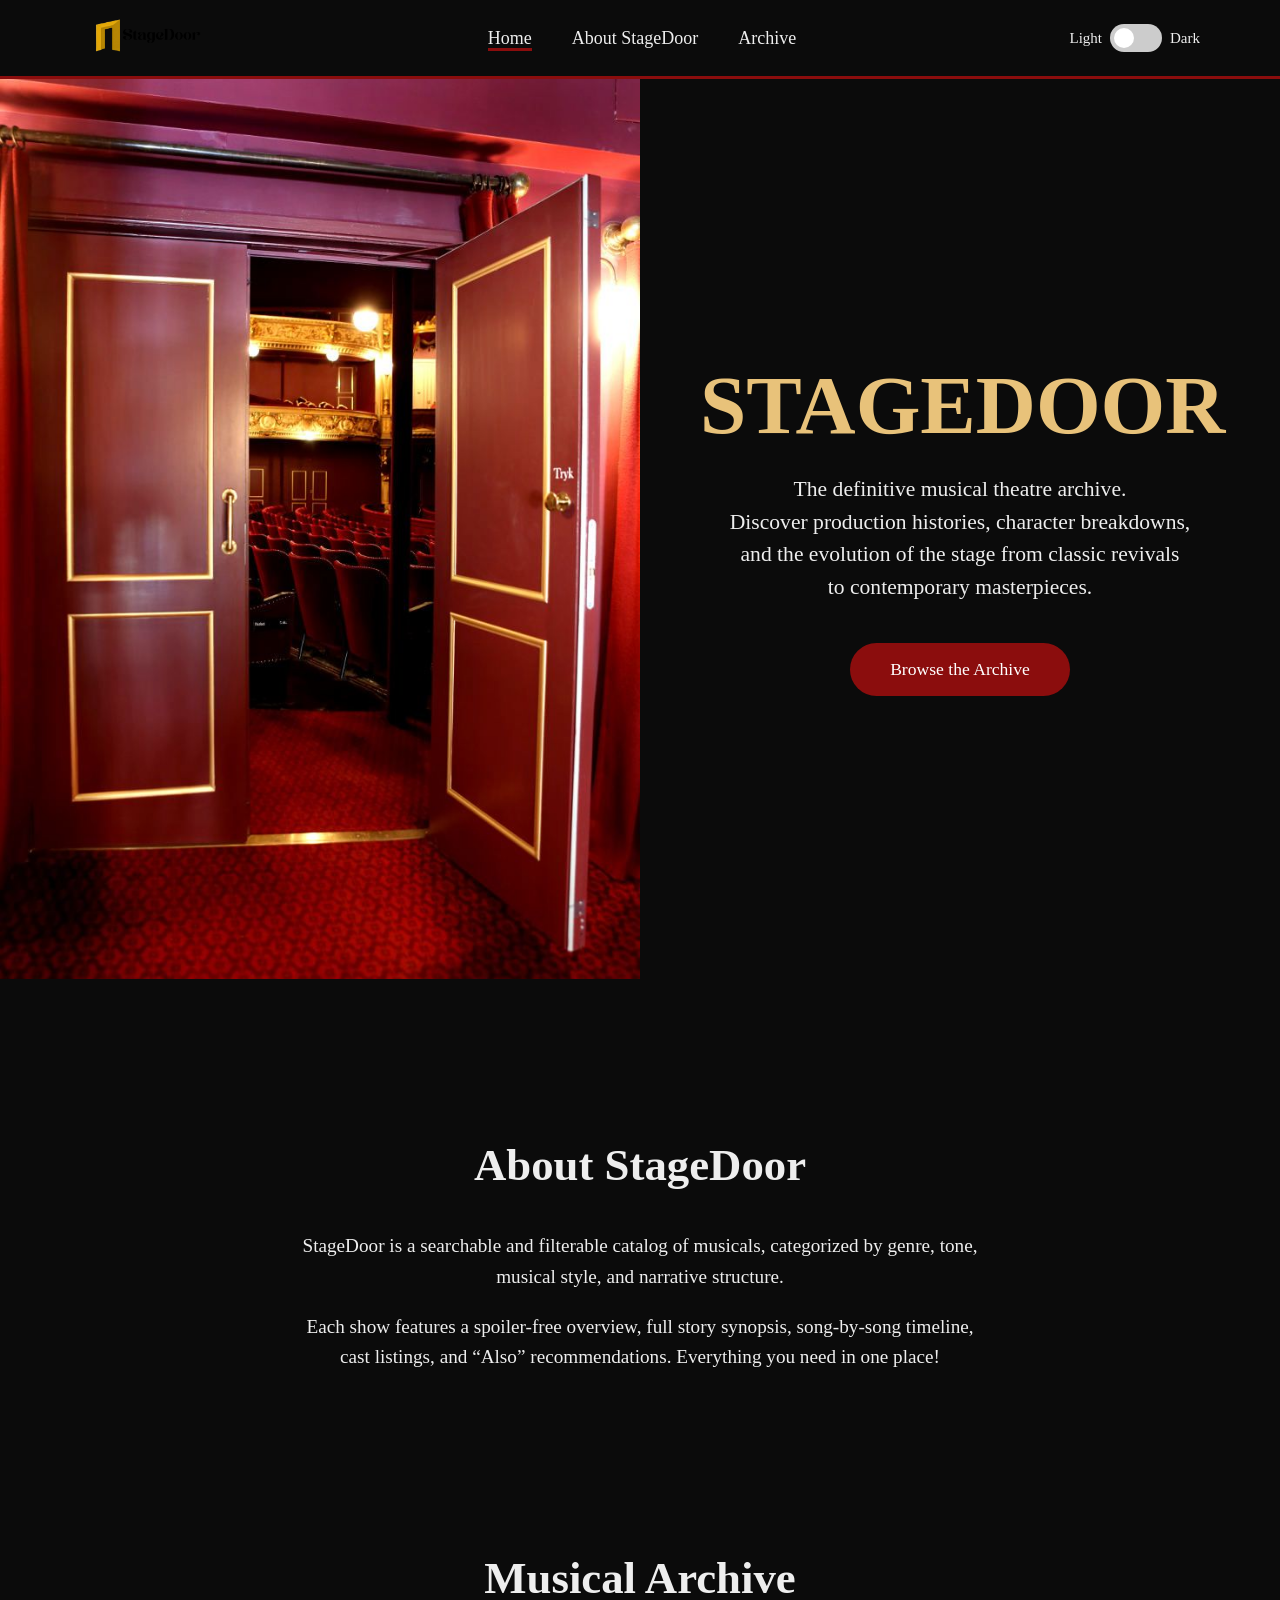
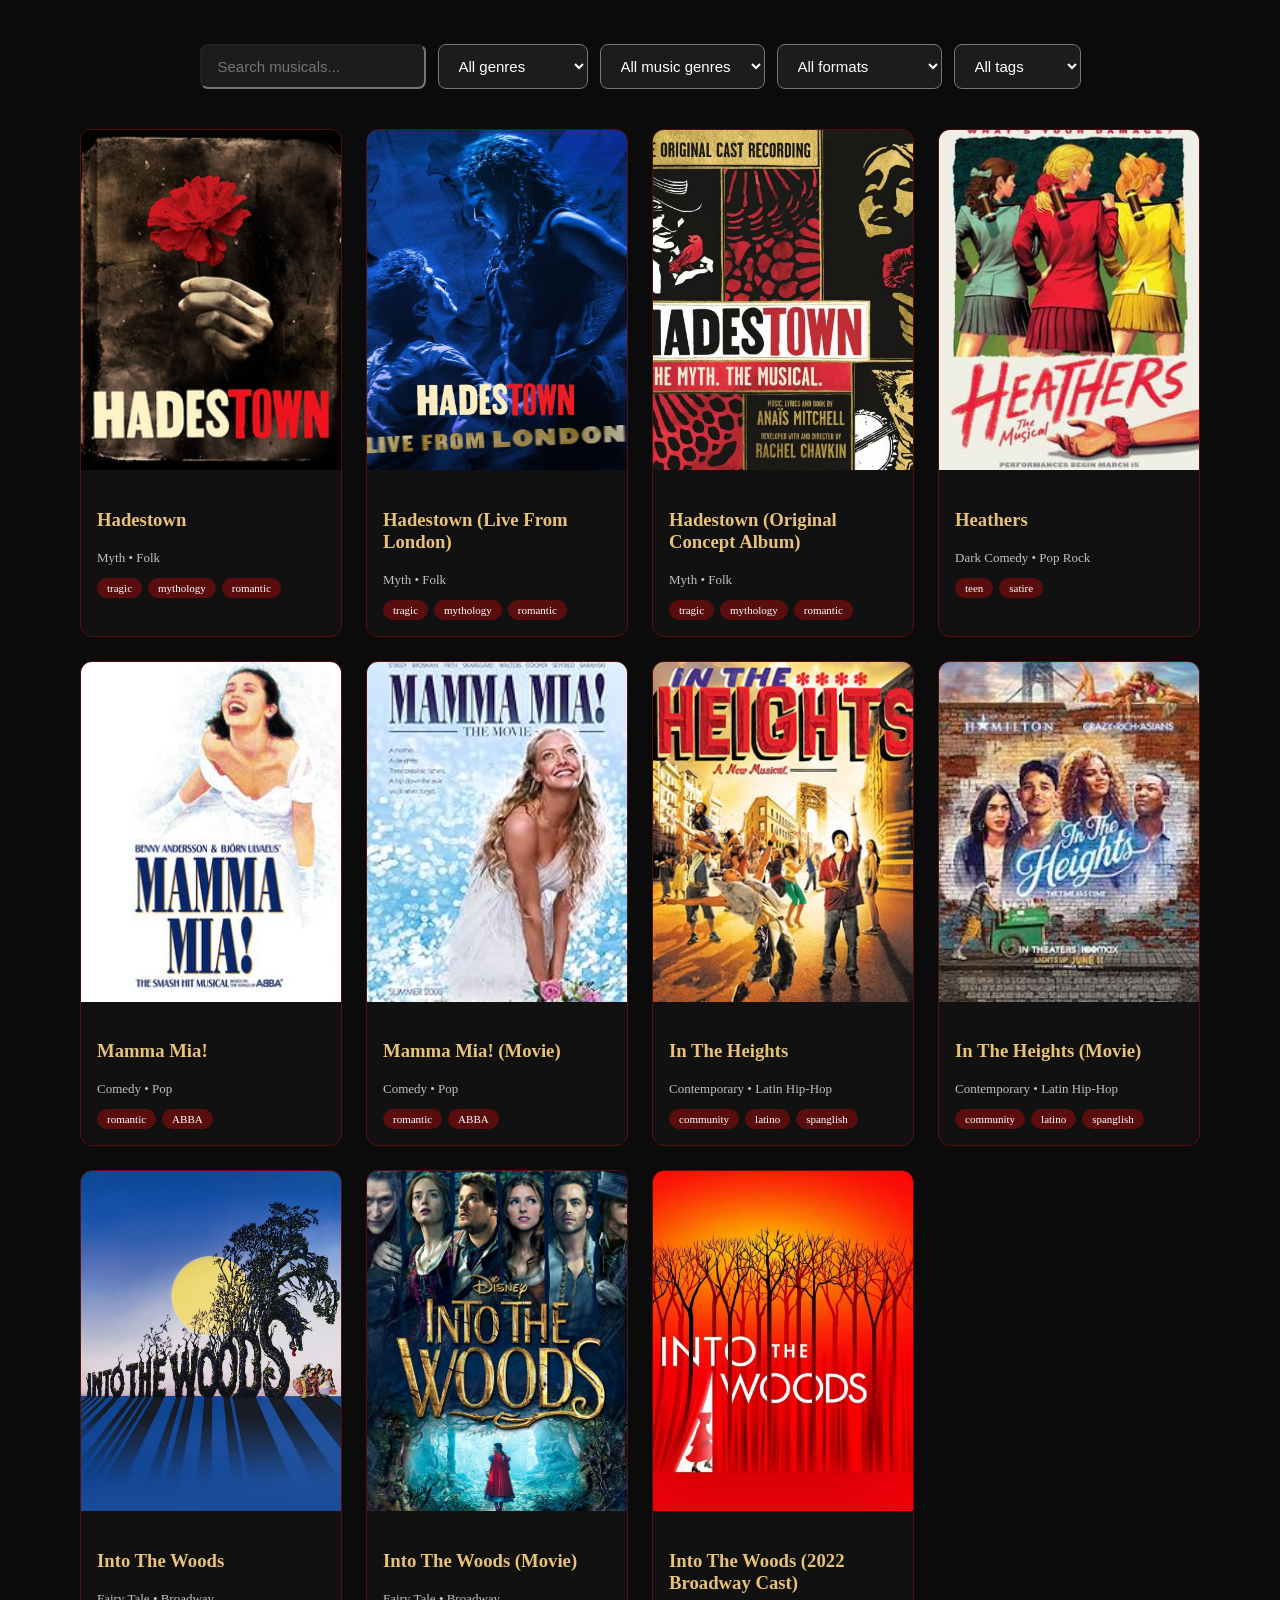
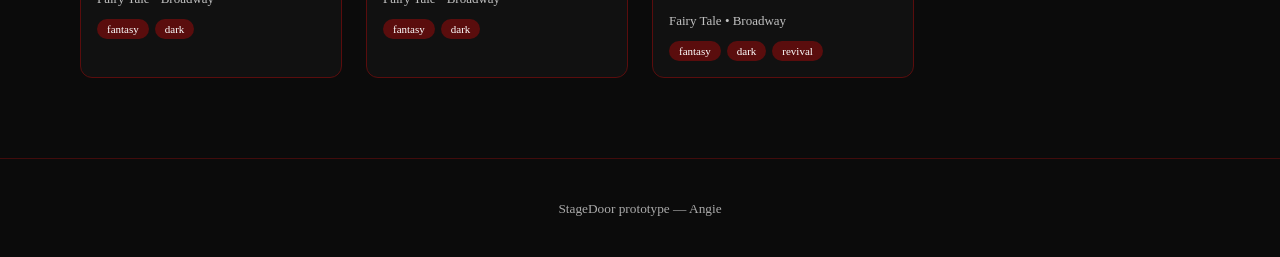
==== detail.html @ 71ea4f09 "timelinegit add ." ====
<!doctype html>
<html lang="en">
<head>
    <meta charset="utf-8">
    <meta name="viewport" content="width=device-width, initial-scale=1">
    <title id="page-title">StageDoor</title>
    <link rel="stylesheet" href="style.css">
</head>
<body class="dark">

    <header class="header">
        <div class="header-content">
            <a href="index.html" class="logo-link">
                <img src="images/StageDoorLogo.png" alt="StageDoor" class="logo">
            </a>

            <nav class="nav">
                <a href="index.html" class="nav-link">Home</a>
                <a href="index.html#about" class="nav-link">About StageDoor</a>
                <a href="index.html#archive" class="nav-link">Archive</a>
            </nav>

            <div class="theme-toggle">
                <span class="toggle-label">Light</span>
                <label class="switch">
                    <input type="checkbox" id="theme-toggle">
                    <span class="slider"></span>
                </label>
                <span class="toggle-label">Dark</span>
            </div>
        </div>
    </header>

    <main class="container" style="padding-top: 40px;">
        <a href="index.html#archive" class="back-btn">← Back to Archive</a>

        <h2 id="d-title"></h2>
        <p class="tagline" id="d-tagline"></p>

        <div class="two-col">
            <div>
                <h3>Overview</h3>
                <p id="d-overview"></p>
                <h3>Tags</h3>
                <ul id="d-tags"></ul>
            </div>
            <div>
                <h3>Cast</h3>
                <ul id="d-cast"></ul>
            </div>
        </div>

        <!-- VISUAL TIMELINE - Hadestown only -->
        <div id="visual-timeline" class="visual-timeline-section">
            <h3 style="text-align:center; margin:60px 0 30px;">Full Song Timeline</h3>
            
            <!-- Act I -->
            <h4 class="act-title">Act I</h4>
            <div id="act1-timeline" class="timeline"></div>

            <!-- Act II -->
            <h4 class="act-title" style="margin-top:80px;">Act II</h4>
            <div id="act2-timeline" class="timeline"></div>
        </div>
    </main>

    <footer class="footer">
        <small>StageDoor prototype — Angie</small>
    </footer>

    <script src="app.js"></script>
    <script>
        async function loadDetail() {
            const params = new URLSearchParams(window.location.search);
            const id = params.get('id');
            if (!id) return window.location.href = 'index.html';

            const res = await fetch('data.json');
            const shows = await res.json();
            const show = shows.find(s => s.id === id);
            if (!show) return window.location.href = 'index.html';

            document.getElementById('page-title').textContent = `StageDoor — ${show.title}`;
            document.getElementById('d-title').textContent = show.title;
            document.getElementById('d-tagline').textContent = show.tagline || '';
            document.getElementById('d-overview').textContent = show.overview;

            document.getElementById('d-tags').innerHTML = show.tags.map(t => `<li>${t}</li>`).join('');
            document.getElementById('d-cast').innerHTML = show.cast.map(c => `<li>${c.role} — ${c.actor}</li>`).join('');

            // === HADestown VISUAL TIMELINE ===
            if (id === "hadestown") {
                renderHadestownTimeline();
            }
        }

        function renderHadestownTimeline() {
            const act1 = [
                {num:1, title:"Road to Hell", chars:"Hermes, Company"},
                {num:2, title:"Any Way the Wind Blows", chars:"Eurydice, The Fates"},
                {num:3, title:"Come Home With Me", chars:"Orpheus, Eurydice, Hermes, Workers"},
                {num:4, title:"Wedding Song", chars:"Orpheus, Eurydice, Workers"},
                {num:5, title:"Epic I", chars:"Orpheus, Hermes"},
                {num:6, title:"Livin' it Up on Top", chars:"Persephone, Hermes, Orpheus, Company"},
                {num:7, title:"All I've Ever Known", chars:"Eurydice, Orpheus"},
                {num:8, title:"Way Down Hadestown", chars:"Company"},
                {num:9, title:"A Gathering Storm", chars:"Hermes, Orpheus, Eurydice, The Fates"},
                {num:10, title:"Epic II", chars:"Orpheus"},
                {num:11, title:"Chant", chars:"Company"},
                {num:12, title:"Hey, Little Songbird", chars:"Hades, Eurydice"},
                {num:13, title:"When the Chips Are Down", chars:"The Fates, Eurydice"},
                {num:14, title:"Gone, I'm Gone", chars:"Eurydice, The Fates"},
                {num:15, title:"Wait for Me", chars:"Hermes, Orpheus, The Fates, Workers"},
                {num:16, title:"Why We Build the Wall", chars:"Hades, Company"}
            ];

            const act2 = [
                {num:1, title:"Our Lady of the Underground", chars:"Persephone"},
                {num:2, title:"Way Down Hadestown (reprise)", chars:"Hermes, The Fates, Eurydice, Workers"},
                {num:3, title:"Flowers", chars:"Eurydice"},
                {num:4, title:"Come Home With Me (reprise)", chars:"Orpheus, Eurydice"},
                {num:5, title:"Papers", chars:"Hades, Company"},
                {num:6, title:"Nothing Changes", chars:"The Fates"},
                {num:7, title:"If It's True", chars:"Orpheus, Hermes, Workers"},
                {num:8, title:"How Long?", chars:"Persephone, Hades"},
                {num:9, title:"Chant (reprise)", chars:"Company"},
                {num:10, title:"Epic III", chars:"Orpheus, Company"},
                {num:11, title:"Promises", chars:"Eurydice, Orpheus"},
                {num:12, title:"Word to the Wise", chars:"The Fates"},
                {num:13, title:"His Kiss, the Riot", chars:"Hades"},
                {num:14, title:"Wait for Me (reprise)", chars:"Hermes, Company"},
                {num:15, title:"Doubt Comes In", chars:"Orpheus, Eurydice, The Fates, Workers"},
                {num:16, title:"Road to Hell (reprise)", chars:"Hermes, Company"},
                {num:17, title:"We Raise our Cups", chars:"Persephone, Eurydice, Company"}
            ];

            // Render Act I
            const act1HTML = act1.map((song, i) => `
                <div class="timeline-item ${i % 2 === 0 ? 'left' : 'right'}">
                    <div class="timeline-image">pic ${song.num}</div>
                    <div class="timeline-content">
                        <h4>${song.title}</h4>
                        <p class="characters">${song.chars}</p>
                        <p class="desc-placeholder">Desc coming soon</p>
                    </div>
                </div>
            `).join('');

            // Render Act II
            const act2HTML = act2.map((song, i) => `
                <div class="timeline-item ${i % 2 === 0 ? 'left' : 'right'}">
                    <div class="timeline-image">pic ${song.num}</div>
                    <div class="timeline-content">
                        <h4>${song.title}</h4>
                        <p class="characters">${song.chars}</p>
                        <p class="desc-placeholder">Desc coming soon</p>
                    </div>
                </div>
            `).join('');

            document.getElementById('act1-timeline').innerHTML = act1HTML;
            document.getElementById('act2-timeline').innerHTML = act2HTML;
        }

        loadDetail();
    </script>
</body>
</html>
---- style.css ----
* { box-sizing: border-box; }

body {
    margin: 0;
    font-family: Georgia, serif;
    transition: background 0.4s ease, color 0.4s ease;
}

/* THEMES */
body.dark { background: #0b0b0b; color: #eee; }
body.light { background: #efe7c9; color: #111; }

/* HEADER */
.header {
    position: sticky;
    top: 0;
    z-index: 1000;
    background: inherit;
    border-bottom: 3px solid #8b0d0d;
}

.header-content {
    max-width: 1200px;
    margin: 0 auto;
    padding: 15px 40px;
    display: flex;
    align-items: center;
    justify-content: space-between;
}

.logo { height: 42px; }

.nav { display: flex; gap: 40px; }

.nav-link {
    text-decoration: none;
    color: inherit;
    font-size: 18px;
    position: relative;
}

.nav-link.active::after {
    content: "";
    position: absolute;
    bottom: -2px;
    left: 0;
    width: 100%;
    height: 3px;
    background: #8b0d0d;
}

/* THEME TOGGLE */
.theme-toggle {
    display: flex;
    align-items: center;
    gap: 8px;
    font-size: 15px;
}

.switch {
    position: relative;
    width: 52px;
    height: 28px;
}

.switch input { opacity: 0; width: 0; height: 0; }

.slider {
    position: absolute;
    cursor: pointer;
    top: 0; left: 0; right: 0; bottom: 0;
    background: #ccc;
    border-radius: 34px;
    transition: .4s;
}

.slider:before {
    position: absolute;
    content: "";
    height: 20px;
    width: 20px;
    left: 4px;
    bottom: 4px;
    background: white;
    border-radius: 50%;
    transition: .4s;
}

input:checked + .slider { background: #8b0d0d; }
input:checked + .slider:before { transform: translateX(24px); }

/* HERO - FIXED (title no longer cuts off) */
.hero-split {
    display: flex;
    min-height: 100vh;
    align-items: stretch;
}

.hero-image-side {
    flex: 1;
    position: relative;
    min-width: 50%;
}

.hero-image-side img {
    position: absolute;
    inset: 0;
    width: 100%;
    height: 100%;
    object-fit: cover;
}

.hero-text-side {
    flex: 1;
    min-width: 50%;
    background: inherit;
    display: flex;
    align-items: center;
    justify-content: center;
    padding: 60px 80px;
}

.hero-text-content {
    max-width: 520px;
    text-align: center;
}

.hero-title {
    font-size: 5.2rem;           /* smaller so it doesn't overflow */
    line-height: 1.05;
    margin: 0 0 24px 0;
    font-weight: bold;
}

body.dark .hero-title { color: #e8c27a; }
body.light .hero-title { color: #8b0d0d; }

.hero-subtitle {
    font-size: 1.35rem;
    line-height: 1.5;
    margin-bottom: 40px;
}

.btn-primary {
    background: #8b0d0d;
    color: white;
    padding: 16px 40px;
    border-radius: 9999px;
    text-decoration: none;
    font-size: 1.1rem;
    display: inline-block;
    transition: 0.3s;
}

.btn-primary:hover { background: #b81a1a; transform: scale(1.05); }

/* ABOUT - now centered */
.about-section {
    padding: 80px 0;
}

.about-content {
    max-width: 700px;
    margin: 0 auto;
    text-align: center;
    font-size: 1.2rem;
    line-height: 1.6;
}

/* ARCHIVE & CARDS (unchanged but kept clean) */
.container { max-width: 1200px; margin: 0 auto; padding: 0 40px; }
.section-title { font-size: 2.8rem; text-align: center; margin: 80px 0 40px; }

.controls {
    display: flex; flex-wrap: wrap; gap: 12px;
    justify-content: center; margin-bottom: 40px;
}

.controls input, .controls select {
    padding: 12px 16px;
    border-radius: 8px;
    font-size: 15px;
}

body.dark .controls input, body.dark .controls select { background: #1c1c1c; color: white; }
body.light .controls input, body.light .controls select { background: white; color: black; }

.grid {
    display: grid;
    grid-template-columns: repeat(auto-fill, minmax(260px, 1fr));
    gap: 24px;
}

.card {
    background: #111;
    border-radius: 12px;
    overflow: hidden;
    cursor: pointer;
    border: 1px solid #5a0d0d;
    transition: transform 0.25s;
}

body.light .card { background: white; border-color: #d4c4a0; }

.card:hover { transform: translateY(-8px); }

.poster { width: 100%; height: 340px; object-fit: cover; }

.cardinfo { padding: 16px; }

body.dark .cardinfo h3 { color: #e8c27a; }
body.light .cardinfo h3 { color: #8b0d0d; }

.meta { font-size: 13px; opacity: 0.8; margin: 0 0 12px; }

.pillrow { display: flex; flex-wrap: wrap; gap: 6px; }
.pill {
    font-size: 11px;
    padding: 4px 10px;
    border-radius: 999px;
    background: #5a0d0d;
    color: #fff;
}

/* DETAIL PAGE STYLES */
.back-btn {
    display: inline-block;
    padding: 10px 24px;
    border-radius: 9999px;
    font-size: 15px;
    text-decoration: none;
    margin-bottom: 30px;
    transition: 0.3s;
}

body.dark .back-btn {
    background: #e8c27a;
    color: #8b0d0d;
}

body.light .back-btn {
    background: #8b0d0d;
    color: #efe7c9;
}

.two-col {
    display: grid;
    grid-template-columns: 1fr 1fr;
    gap: 60px;
}

.also {
    display: flex;
    flex-wrap: wrap;
    gap: 20px;
    margin-top: 20px;
}

.alsoCard {
    width: 160px;
    cursor: pointer;
    text-align: center;
    transition: transform 0.2s;
}

.alsoCard:hover { transform: scale(1.05); }

.alsoCard img {
    width: 100%;
    height: 220px;
    object-fit: cover;
    border-radius: 12px;
    border: 3px solid #8b0d0d;
}

.alsoCard p {
    margin-top: 10px;
    font-size: 15px;
}

.footer {
    text-align: center;
    padding: 40px 20px;
    opacity: 0.7;
    border-top: 1px solid #5a0d0d;
    margin-top: 80px;
}

/* ===================== VISUAL TIMELINE ===================== */
.visual-timeline-section {
  margin: 60px 0;
}

.act-title {
  font-size: 1.8rem;
  text-align: center;
  margin: 40px 0 20px;
  color: #8b0d0d;
}

.timeline {
  position: relative;
  max-width: 900px;
  margin: 0 auto;
  padding: 20px 0;
}

.timeline::before {
  content: '';
  position: absolute;
  left: 50%;
  top: 0;
  bottom: 0;
  width: 4px;
  background: #8b0d0d;
  transform: translateX(-50%);
}

.timeline-item {
  display: flex;
  align-items: center;
  margin: 60px 0;
  position: relative;
}

.timeline-item.left { flex-direction: row; }
.timeline-item.right { flex-direction: row-reverse; }

.timeline-image {
  width: 180px;
  height: 180px;
  background: #555;
  color: white;
  display: flex;
  align-items: center;
  justify-content: center;
  font-size: 1.1rem;
  border-radius: 12px;
  flex-shrink: 0;
  box-shadow: 0 8px 20px rgba(0,0,0,0.3);
}

.timeline-content {
  background: #2b0000;
  color: #f2d18b;
  padding: 20px 28px;
  border-radius: 12px;
  margin: 0 30px;
  max-width: 420px;
  box-shadow: 0 8px 20px rgba(0,0,0,0.3);
}

body.light .timeline-content {
  background: #8b0d0d;
  color: #efe7c9;
}

.timeline-content h4 {
  margin: 0 0 8px;
  font-size: 1.4rem;
}

.characters {
  opacity: 0.9;
  font-style: italic;
  margin-bottom: 12px;
}

.desc-placeholder {
  font-size: 0.95rem;
  opacity: 0.75;
}

/* RESPONSIVE */
@media (max-width: 900px) {
    .hero-split { flex-direction: column; }
    .hero-image-side { min-height: 50vh; }
    .hero-title { font-size: 3.8rem; }
    .two-col { grid-template-columns: 1fr; }
}
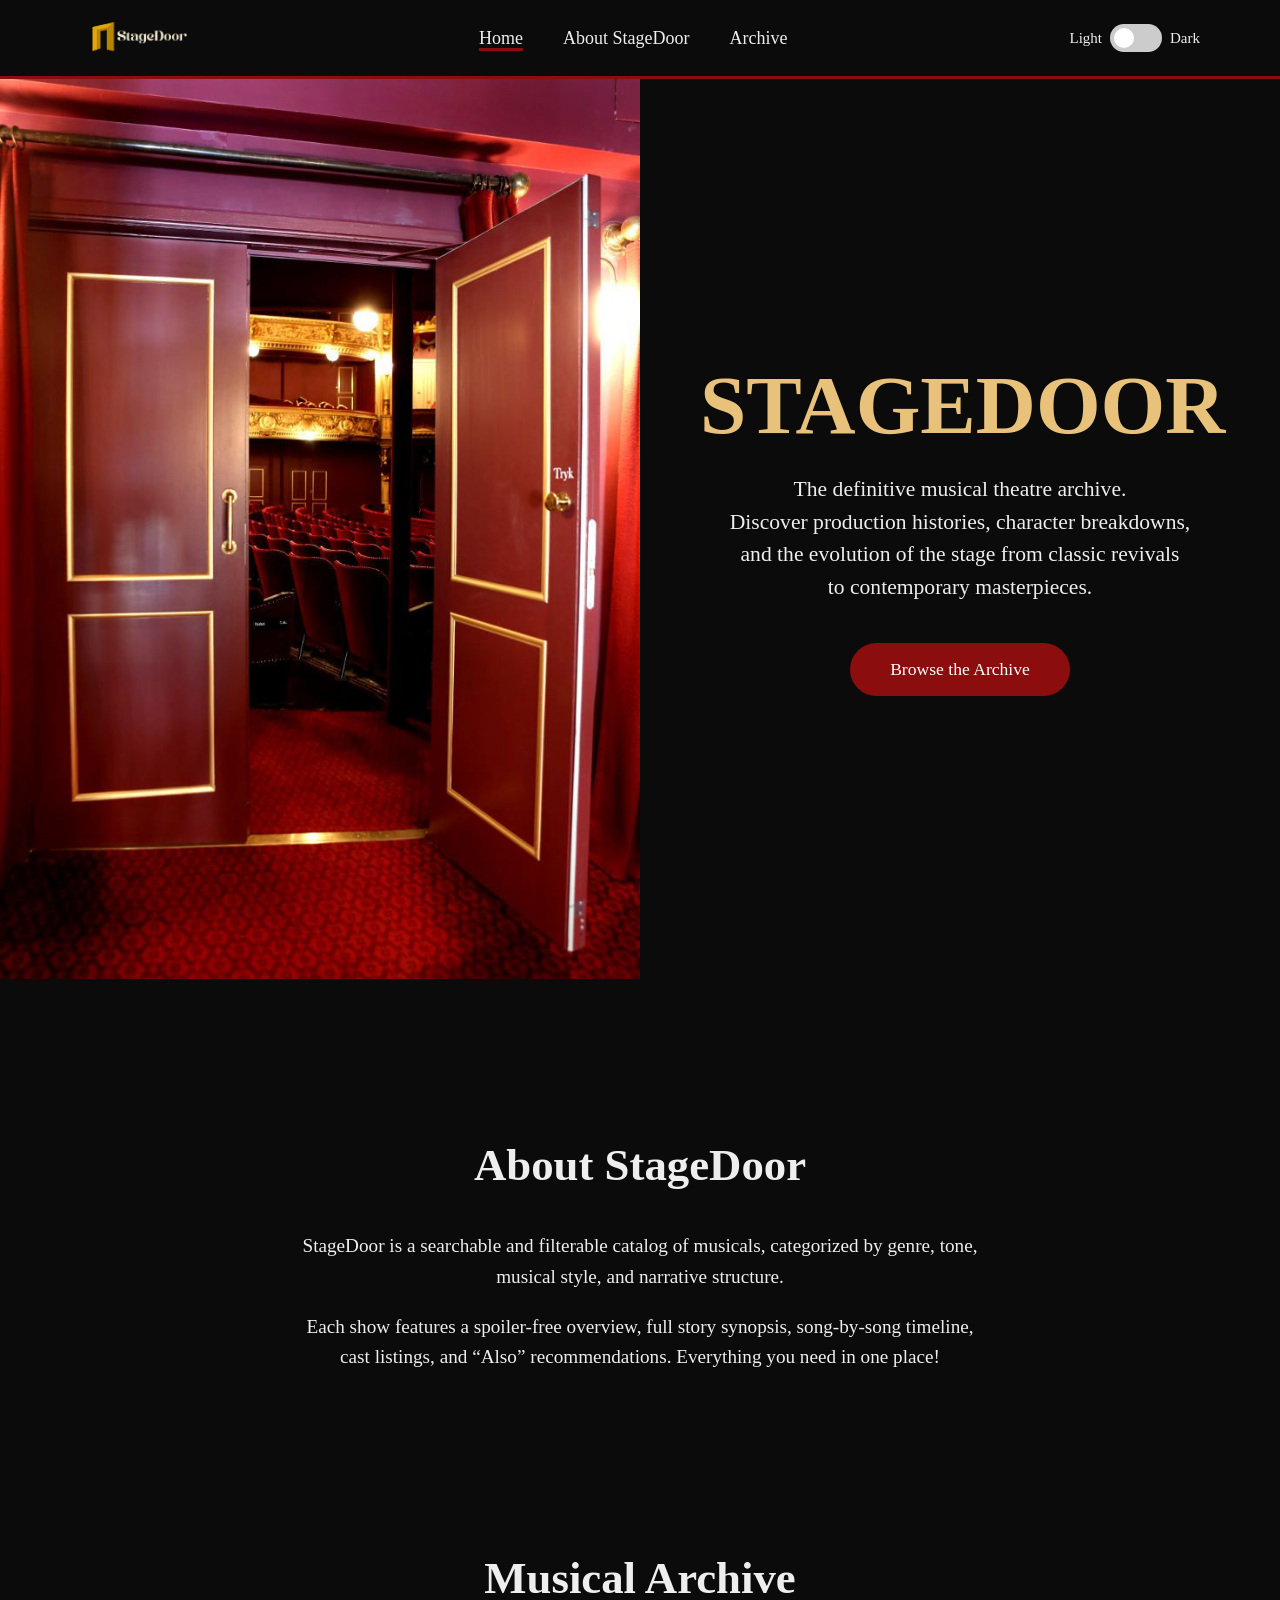
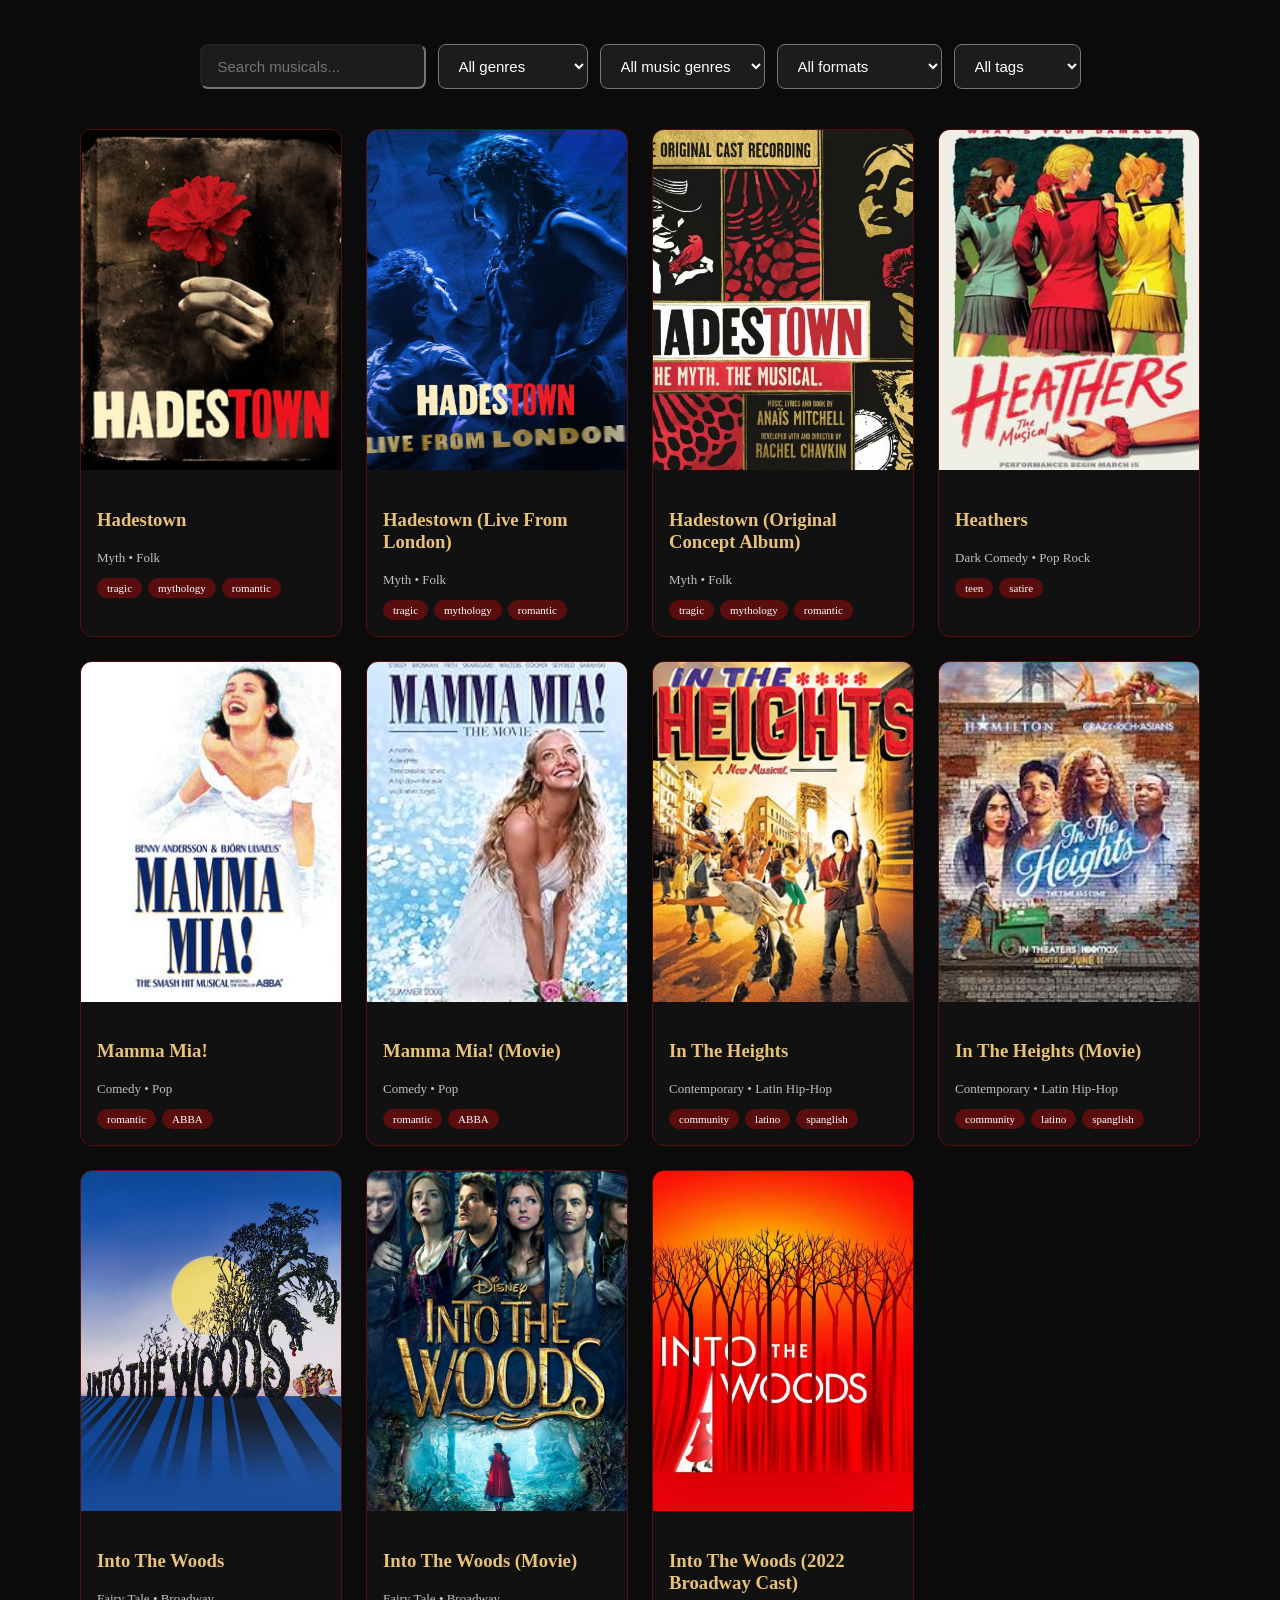
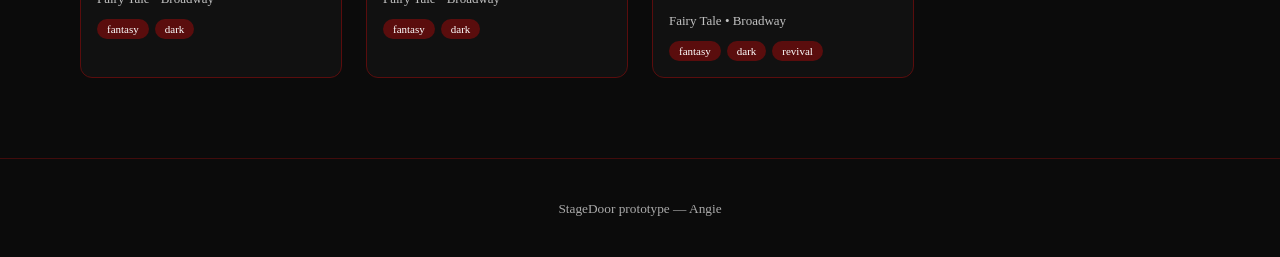
==== commit 728ef92e: "Replacing logo for dark mode" ====
--- a/detail.html
+++ b/detail.html
@@ -11,7 +11,10 @@
     <header class="header">
         <div class="header-content">
             <a href="index.html" class="logo-link">
-                <img src="images/StageDoorLogo.png" alt="StageDoor" class="logo">
+                <!-- Light mode logo -->
+                <img src="images/StageDoorLogo.png" alt="StageDoor" class="logo-light">
+                <!-- Dark mode logo -->
+                <img src="images/StageDoorLogoDarkMode.png" alt="StageDoor" class="logo-dark">
             </a>
 
             <nav class="nav">
@@ -50,18 +53,12 @@
             </div>
         </div>
 
-        <!-- VISUAL TIMELINE - Hadestown only -->
-        <div id="visual-timeline" class="visual-timeline-section">
-            <h3 style="text-align:center; margin:60px 0 30px;">Full Song Timeline</h3>
-            
-            <!-- Act I -->
-            <h4 class="act-title">Act I</h4>
-            <div id="act1-timeline" class="timeline"></div>
+        <!-- TIMELINE ONLY FOR HADESTOWN -->
+        <div id="visual-timeline" class="visual-timeline-section"></div>
 
-            <!-- Act II -->
-            <h4 class="act-title" style="margin-top:80px;">Act II</h4>
-            <div id="act2-timeline" class="timeline"></div>
-        </div>
+        <!-- ALSO SECTION -->
+        <h3 style="margin-top:80px;">Also</h3>
+        <div id="also" class="also"></div>
     </main>
 
     <footer class="footer">
@@ -88,14 +85,42 @@
             document.getElementById('d-tags').innerHTML = show.tags.map(t => `<li>${t}</li>`).join('');
             document.getElementById('d-cast').innerHTML = show.cast.map(c => `<li>${c.role} — ${c.actor}</li>`).join('');
 
-            // === HADestown VISUAL TIMELINE ===
+            const timelineDiv = document.getElementById('visual-timeline');
+            timelineDiv.innerHTML = '';
             if (id === "hadestown") {
+                timelineDiv.innerHTML = `
+                    <h3 style="text-align:center; margin:60px 0 30px;">Full Song Timeline</h3>
+                    
+                    <details class="act-details">
+                        <summary class="act-title">Act I</summary>
+                        <div id="act1-timeline" class="timeline"></div>
+                    </details>
+                    
+                    <details class="act-details">
+                        <summary class="act-title">Act II</summary>
+                        <div id="act2-timeline" class="timeline"></div>
+                    </details>
+                `;
                 renderHadestownTimeline();
+            }
+
+            const alsoDiv = document.getElementById('also');
+            alsoDiv.innerHTML = '';
+            if (show.also && show.also.length > 0) {
+                show.also.forEach(aId => {
+                    const related = shows.find(s => s.id === aId);
+                    if (!related) return;
+                    const card = document.createElement('div');
+                    card.className = 'alsoCard';
+                    card.innerHTML = `<img src="${related.poster}" alt="${related.title}"><p>${related.title}</p>`;
+                    card.onclick = () => window.location.href = `detail.html?id=${related.id}`;
+                    alsoDiv.appendChild(card);
+                });
             }
         }
 
         function renderHadestownTimeline() {
-            const act1 = [
+            const act1 = [ /* your list */ 
                 {num:1, title:"Road to Hell", chars:"Hermes, Company"},
                 {num:2, title:"Any Way the Wind Blows", chars:"Eurydice, The Fates"},
                 {num:3, title:"Come Home With Me", chars:"Orpheus, Eurydice, Hermes, Workers"},
@@ -114,7 +139,7 @@
                 {num:16, title:"Why We Build the Wall", chars:"Hades, Company"}
             ];
 
-            const act2 = [
+            const act2 = [ /* your list */ 
                 {num:1, title:"Our Lady of the Underground", chars:"Persephone"},
                 {num:2, title:"Way Down Hadestown (reprise)", chars:"Hermes, The Fates, Eurydice, Workers"},
                 {num:3, title:"Flowers", chars:"Eurydice"},
@@ -134,8 +159,7 @@
                 {num:17, title:"We Raise our Cups", chars:"Persephone, Eurydice, Company"}
             ];
 
-            // Render Act I
-            const act1HTML = act1.map((song, i) => `
+            document.getElementById('act1-timeline').innerHTML = act1.map((song, i) => `
                 <div class="timeline-item ${i % 2 === 0 ? 'left' : 'right'}">
                     <div class="timeline-image">pic ${song.num}</div>
                     <div class="timeline-content">
@@ -146,8 +170,7 @@
                 </div>
             `).join('');
 
-            // Render Act II
-            const act2HTML = act2.map((song, i) => `
+            document.getElementById('act2-timeline').innerHTML = act2.map((song, i) => `
                 <div class="timeline-item ${i % 2 === 0 ? 'left' : 'right'}">
                     <div class="timeline-image">pic ${song.num}</div>
                     <div class="timeline-content">
@@ -157,9 +180,6 @@
                     </div>
                 </div>
             `).join('');
-
-            document.getElementById('act1-timeline').innerHTML = act1HTML;
-            document.getElementById('act2-timeline').innerHTML = act2HTML;
         }
 
         loadDetail();
--- a/style.css
+++ b/style.css
@@ -89,7 +89,7 @@
 input:checked + .slider { background: #8b0d0d; }
 input:checked + .slider:before { transform: translateX(24px); }
 
-/* HERO - FIXED (title no longer cuts off) */
+/* HERO */
 .hero-split {
     display: flex;
     min-height: 100vh;
@@ -126,7 +126,7 @@
 }
 
 .hero-title {
-    font-size: 5.2rem;           /* smaller so it doesn't overflow */
+    font-size: 5.2rem;       
     line-height: 1.05;
     margin: 0 0 24px 0;
     font-weight: bold;
@@ -154,7 +154,7 @@
 
 .btn-primary:hover { background: #b81a1a; transform: scale(1.05); }
 
-/* ABOUT - now centered */
+/* ABOUT */
 .about-section {
     padding: 80px 0;
 }
@@ -167,7 +167,7 @@
     line-height: 1.6;
 }
 
-/* ARCHIVE & CARDS (unchanged but kept clean) */
+/* ARCHIVE & CARDS */
 .container { max-width: 1200px; margin: 0 auto; padding: 0 40px; }
 .section-title { font-size: 2.8rem; text-align: center; margin: 80px 0 40px; }
 
@@ -287,88 +287,140 @@
 }
 
 /* ===================== VISUAL TIMELINE ===================== */
-.visual-timeline-section {
-  margin: 60px 0;
-}
+.visual-timeline-section { margin: 60px 0; }
 
 .act-title {
-  font-size: 1.8rem;
-  text-align: center;
-  margin: 40px 0 20px;
-  color: #8b0d0d;
+    font-size: 1.8rem;
+    text-align: center;
+    margin: 40px 0 20px;
+    color: #8b0d0d;
 }
 
 .timeline {
-  position: relative;
-  max-width: 900px;
-  margin: 0 auto;
-  padding: 20px 0;
+    position: relative;
+    max-width: 900px;
+    margin: 0 auto;
+    padding: 20px 0;
 }
 
 .timeline::before {
-  content: '';
-  position: absolute;
-  left: 50%;
-  top: 0;
-  bottom: 0;
-  width: 4px;
-  background: #8b0d0d;
-  transform: translateX(-50%);
+    content: '';
+    position: absolute;
+    left: 50%;
+    top: 0;
+    bottom: 0;
+    width: 4px;
+    background: #8b0d0d;
+    transform: translateX(-50%);
 }
 
 .timeline-item {
-  display: flex;
-  align-items: center;
-  margin: 60px 0;
-  position: relative;
+    display: flex;
+    align-items: center;
+    margin: 60px 0;
+    position: relative;
 }
 
 .timeline-item.left { flex-direction: row; }
 .timeline-item.right { flex-direction: row-reverse; }
 
 .timeline-image {
-  width: 180px;
-  height: 180px;
-  background: #555;
-  color: white;
-  display: flex;
-  align-items: center;
-  justify-content: center;
-  font-size: 1.1rem;
-  border-radius: 12px;
-  flex-shrink: 0;
-  box-shadow: 0 8px 20px rgba(0,0,0,0.3);
+    width: 180px;
+    height: 180px;
+    background: #555;
+    color: white;
+    display: flex;
+    align-items: center;
+    justify-content: center;
+    font-size: 1.1rem;
+    border-radius: 12px;
+    flex-shrink: 0;
+    box-shadow: 0 8px 20px rgba(0,0,0,0.3);
 }
 
 .timeline-content {
-  background: #2b0000;
-  color: #f2d18b;
-  padding: 20px 28px;
-  border-radius: 12px;
-  margin: 0 30px;
-  max-width: 420px;
-  box-shadow: 0 8px 20px rgba(0,0,0,0.3);
+    background: #2b0000;
+    color: #f2d18b;
+    padding: 20px 28px;
+    border-radius: 12px;
+    margin: 0 30px;
+    max-width: 420px;
+    box-shadow: 0 8px 20px rgba(0,0,0,0.3);
 }
 
 body.light .timeline-content {
-  background: #8b0d0d;
-  color: #efe7c9;
+    background: #8b0d0d;
+    color: #efe7c9;
 }
 
 .timeline-content h4 {
-  margin: 0 0 8px;
-  font-size: 1.4rem;
+    margin: 0 0 8px;
+    font-size: 1.4rem;
 }
 
 .characters {
-  opacity: 0.9;
-  font-style: italic;
-  margin-bottom: 12px;
+    opacity: 0.9;
+    font-style: italic;
+    margin-bottom: 12px;
 }
 
 .desc-placeholder {
-  font-size: 0.95rem;
-  opacity: 0.75;
+    font-size: 0.95rem;
+    opacity: 0.75;
+}
+
+/* Collapsible Act titles */
+.act-details {
+    margin: 40px 0;
+}
+
+.act-title {
+    font-size: 1.8rem;
+    text-align: center;
+    color: #8b0d0d;
+    cursor: pointer;
+    text-decoration: underline;
+    list-style: none;
+    padding: 15px 0;
+    border-bottom: 2px solid #8b0d0d;
+    margin-bottom: 20px;
+}
+
+.act-details[open] .act-title {
+    border-bottom: none;
+}
+
+.act-details summary::-webkit-details-marker {
+    display: none;
+}
+
+/* ===================== LOGO THEME SWAP ===================== */
+.logo-link {
+    position: relative;
+    display: inline-block;
+}
+
+.logo-light,
+.logo-dark {
+    height: 42px;
+    width: auto;
+    transition: opacity 0.3s ease;
+}
+
+/* Dark mode: show dark logo, hide light */
+body.dark .logo-light { display: none; }
+body.dark .logo-dark { display: inline-block; }
+
+/* Light mode: show light logo, hide dark */
+body.light .logo-dark { display: none; }
+body.light .logo-light { display: inline-block; }
+
+/* Mobile */
+@media (max-width: 768px) {
+    .timeline::before { left: 40px; }
+    .timeline-item { flex-direction: column; text-align: center; }
+    .timeline-image { margin-bottom: 15px; }
+    .timeline-content { margin: 0; }
 }
 
 /* RESPONSIVE */
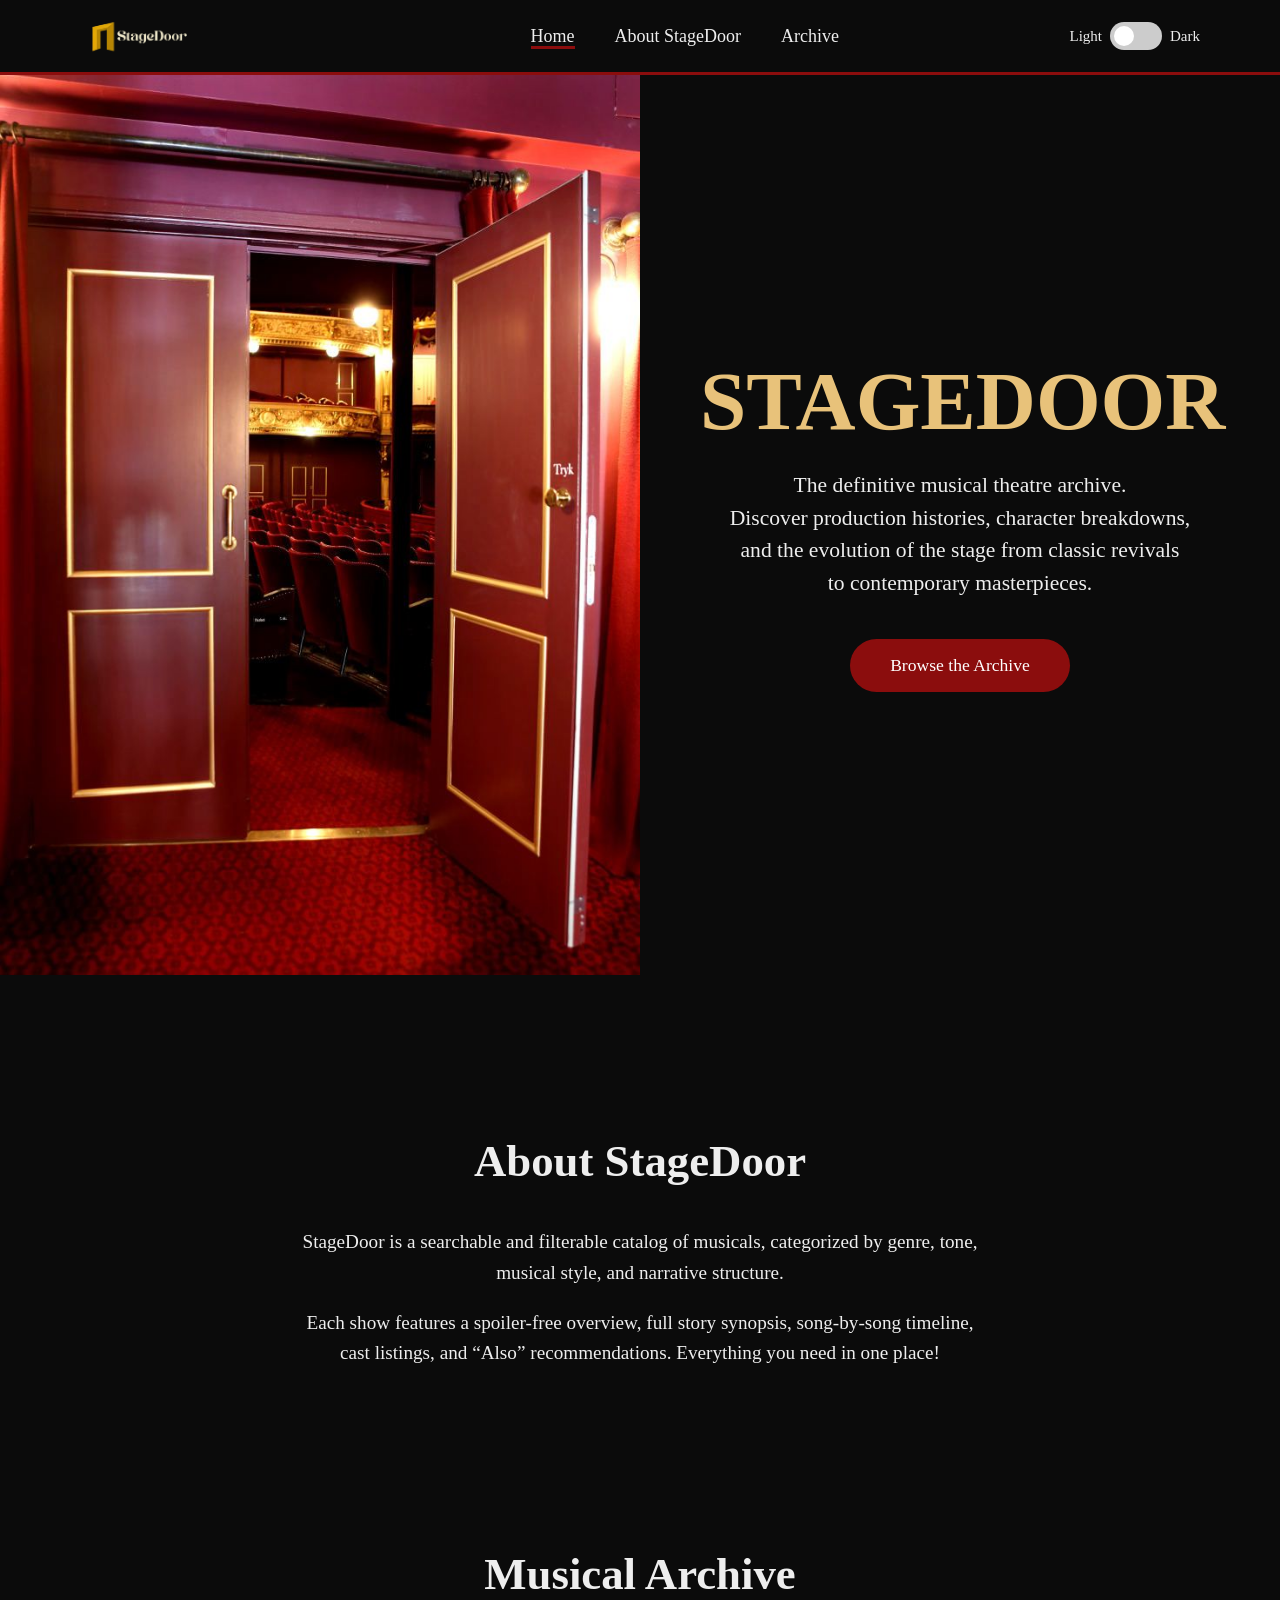
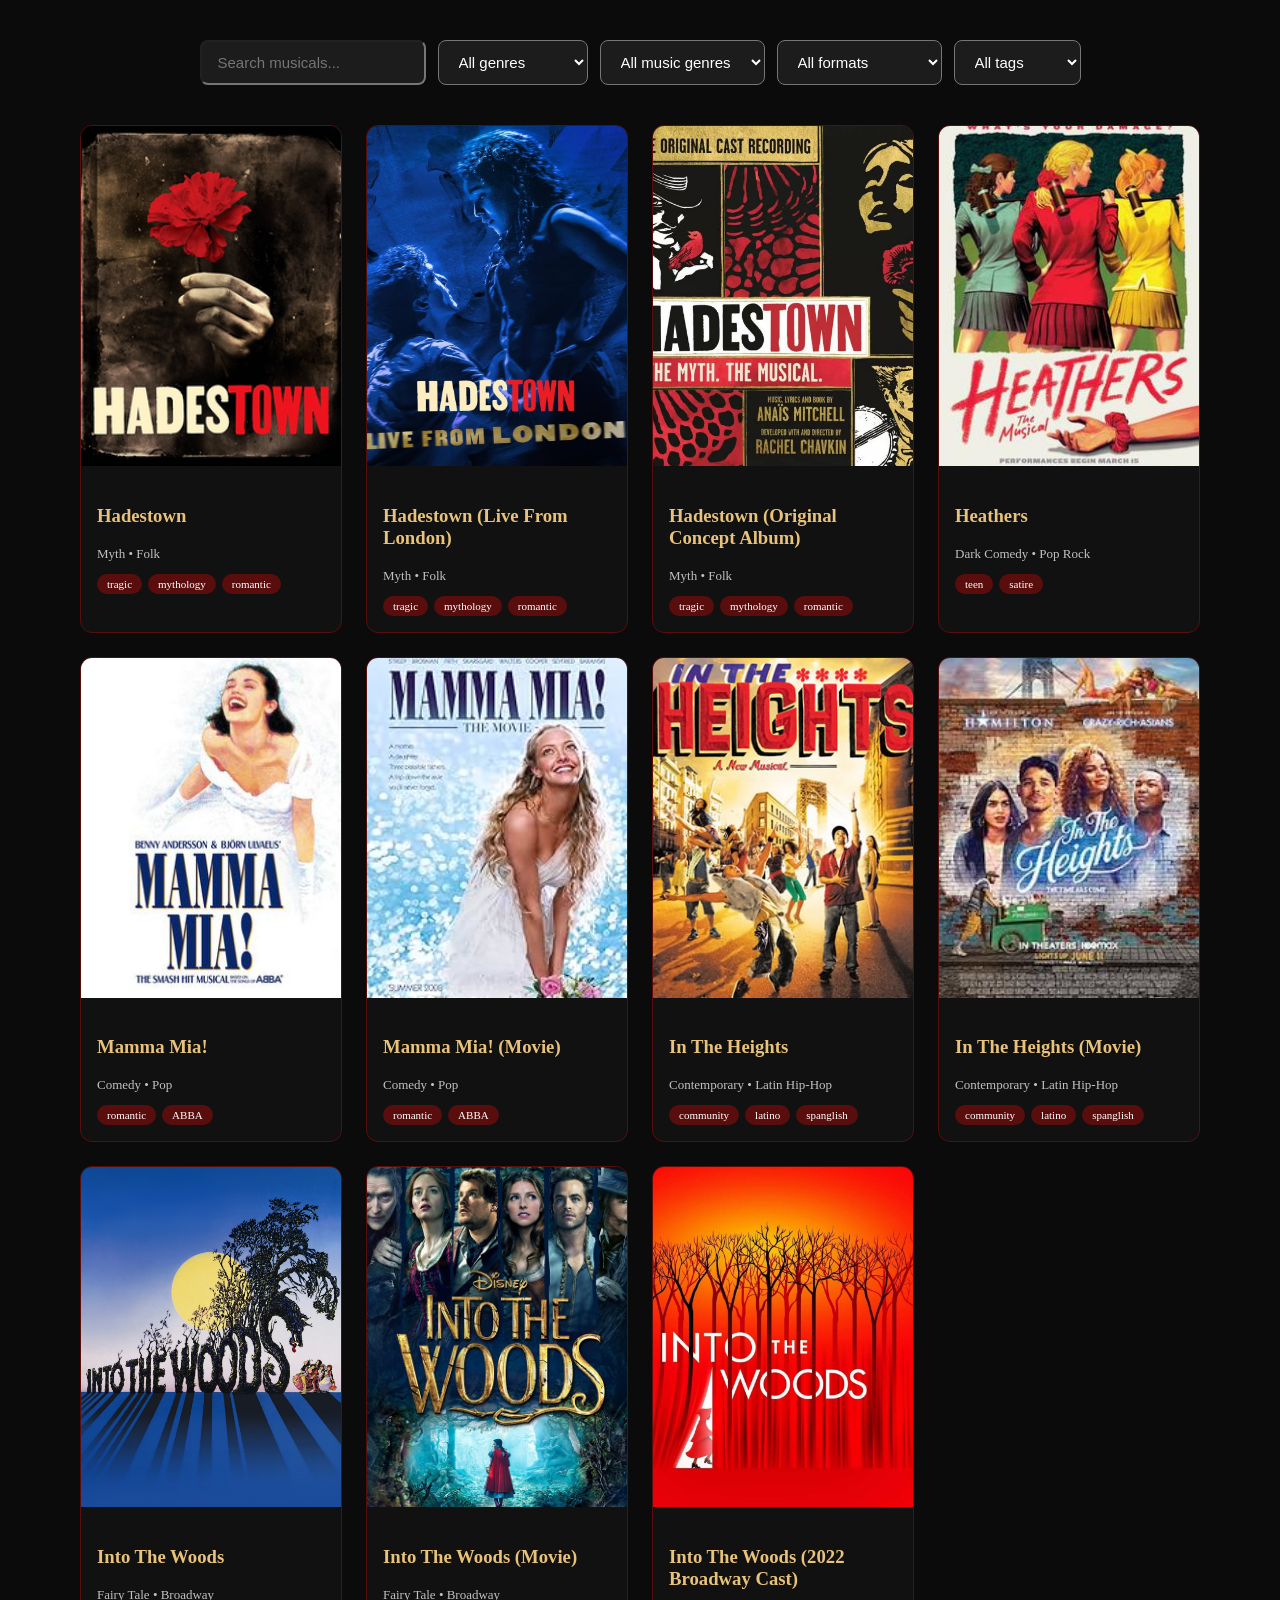
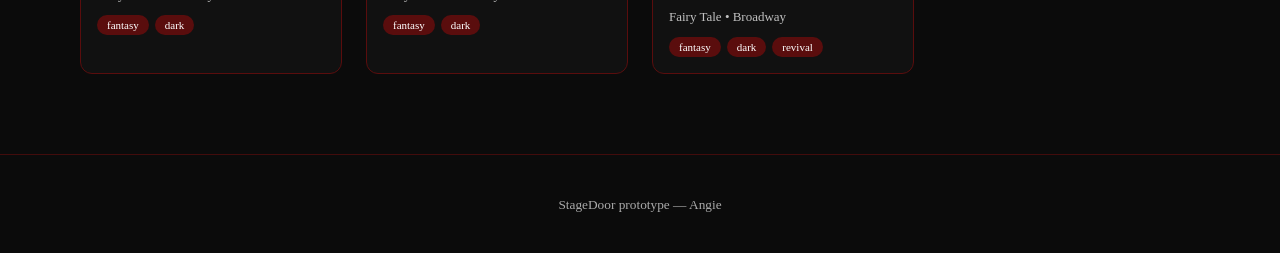
==== commit 3d0d703b: "Cast!" ====
--- a/detail.html
+++ b/detail.html
@@ -5,15 +5,51 @@
     <meta name="viewport" content="width=device-width, initial-scale=1">
     <title id="page-title">StageDoor</title>
     <link rel="stylesheet" href="style.css">
+    <style>
+        /* Cast grid - only used on Hadestown */
+        .cast-grid {
+            display: grid;
+            grid-template-columns: repeat(auto-fit, minmax(140px, 1fr));
+            gap: 24px;
+            margin-top: 20px;
+        }
+        .cast-card {
+            text-align: center;
+            transition: transform 0.2s;
+        }
+        .cast-card:hover {
+            transform: translateY(-4px);
+        }
+        .cast-card img {
+            width: 120px;
+            height: 120px;
+            object-fit: cover;
+            border-radius: 12px;
+            border: 3px solid #8b0d0d;
+            display: block;
+            margin: 0 auto 10px;
+        }
+        .cast-card .actor {
+            font-weight: bold;
+            font-size: 1.1rem;
+            margin: 0;
+        }
+        .cast-card .character {
+            font-size: 0.95rem;
+            opacity: 0.85;
+            margin: 2px 0 0;
+        }
+        body.light .cast-card img {
+            border-color: #8b0d0d;
+        }
+    </style>
 </head>
 <body class="dark">
 
     <header class="header">
         <div class="header-content">
             <a href="index.html" class="logo-link">
-                <!-- Light mode logo -->
-                <img src="images/StageDoorLogo.png" alt="StageDoor" class="logo-light">
-                <!-- Dark mode logo -->
+                <img src="images/StageDoorLogoLightMode.png" alt="StageDoor" class="logo-light">
                 <img src="images/StageDoorLogoDarkMode.png" alt="StageDoor" class="logo-dark">
             </a>
 
@@ -49,7 +85,7 @@
             </div>
             <div>
                 <h3>Cast</h3>
-                <ul id="d-cast"></ul>
+                <div id="d-cast" class="cast-grid"></div>
             </div>
         </div>
 
@@ -83,27 +119,49 @@
             document.getElementById('d-overview').textContent = show.overview;
 
             document.getElementById('d-tags').innerHTML = show.tags.map(t => `<li>${t}</li>`).join('');
-            document.getElementById('d-cast').innerHTML = show.cast.map(c => `<li>${c.role} — ${c.actor}</li>`).join('');
-
+
+            // === CAST SECTION ===
+            const castDiv = document.getElementById('d-cast');
+            castDiv.innerHTML = '';
+
+            if (id === "hadestown") {
+                // Photo cast for Hadestown
+                const hadestownCast = [
+                    {actor: "Reeve Carney", character: "Orpheus", photo: "images/ReeveCarney.jpg"},
+                    {actor: "Eva Noblezada", character: "Eurydice", photo: "images/EvaNoblezada.jpg"},
+                    {actor: "Patrick Page", character: "Hades", photo: "images/PatrickPage.jpg"},
+                    {actor: "Amber Gray", character: "Persephone", photo: "images/AmberGray.jpg"},
+                    {actor: "André De Shields", character: "Hermes", photo: "images/AndreDeShields.jpg"}
+                ];
+
+                hadestownCast.forEach(c => {
+                    const card = document.createElement('div');
+                    card.className = 'cast-card';
+                    card.innerHTML = `
+                        <img src="${c.photo}" alt="${c.actor}">
+                        <div class="actor">${c.actor}</div>
+                        <div class="character">as ${c.character}</div>
+                    `;
+                    castDiv.appendChild(card);
+                });
+            } else {
+                // Normal text list for every other show
+                castDiv.innerHTML = show.cast.map(c => `<p>${c.role} — ${c.actor}</p>`).join('');
+            }
+
+            // TIMELINE ONLY FOR HADESTOWN
             const timelineDiv = document.getElementById('visual-timeline');
             timelineDiv.innerHTML = '';
             if (id === "hadestown") {
                 timelineDiv.innerHTML = `
                     <h3 style="text-align:center; margin:60px 0 30px;">Full Song Timeline</h3>
-                    
-                    <details class="act-details">
-                        <summary class="act-title">Act I</summary>
-                        <div id="act1-timeline" class="timeline"></div>
-                    </details>
-                    
-                    <details class="act-details">
-                        <summary class="act-title">Act II</summary>
-                        <div id="act2-timeline" class="timeline"></div>
-                    </details>
+                    <details class="act-details"><summary class="act-title">Act I</summary><div id="act1-timeline" class="timeline"></div></details>
+                    <details class="act-details"><summary class="act-title">Act II</summary><div id="act2-timeline" class="timeline"></div></details>
                 `;
                 renderHadestownTimeline();
             }
 
+            // ALSO SECTION
             const alsoDiv = document.getElementById('also');
             alsoDiv.innerHTML = '';
             if (show.also && show.also.length > 0) {
@@ -120,7 +178,7 @@
         }
 
         function renderHadestownTimeline() {
-            const act1 = [ /* your list */ 
+            const act1 = [ 
                 {num:1, title:"Road to Hell", chars:"Hermes, Company"},
                 {num:2, title:"Any Way the Wind Blows", chars:"Eurydice, The Fates"},
                 {num:3, title:"Come Home With Me", chars:"Orpheus, Eurydice, Hermes, Workers"},
@@ -139,7 +197,7 @@
                 {num:16, title:"Why We Build the Wall", chars:"Hades, Company"}
             ];
 
-            const act2 = [ /* your list */ 
+            const act2 = [ 
                 {num:1, title:"Our Lady of the Underground", chars:"Persephone"},
                 {num:2, title:"Way Down Hadestown (reprise)", chars:"Hermes, The Fates, Eurydice, Workers"},
                 {num:3, title:"Flowers", chars:"Eurydice"},
--- a/style.css
+++ b/style.css
@@ -394,26 +394,31 @@
     display: none;
 }
 
-/* ===================== LOGO THEME SWAP ===================== */
+/* ===================== CHANGE LOGO ===================== */
 .logo-link {
-    position: relative;
-    display: inline-block;
+    display: inline-flex;
+    align-items: center;
+    height: 42px;
+    width: 220px;               /* fixed container so both logos occupy same space */
+    justify-content: flex-start;
 }
 
 .logo-light,
 .logo-dark {
-    height: 42px;
-    width: auto;
+    height: 42px !important;
+    max-height: 42px !important;
+    width: auto !important;
+    object-fit: contain;        /* forces the visible content to the same height */
+    vertical-align: middle;
     transition: opacity 0.3s ease;
 }
 
-/* Dark mode: show dark logo, hide light */
-body.dark .logo-light { display: none; }
-body.dark .logo-dark { display: inline-block; }
-
-/* Light mode: show light logo, hide dark */
-body.light .logo-dark { display: none; }
-body.light .logo-light { display: inline-block; }
+/* Show correct logo based on mode */
+body.dark .logo-light  { display: none !important; }
+body.dark .logo-dark   { display: inline-block !important; }
+
+body.light .logo-dark  { display: none !important; }
+body.light .logo-light { display: inline-block !important; }
 
 /* Mobile */
 @media (max-width: 768px) {
